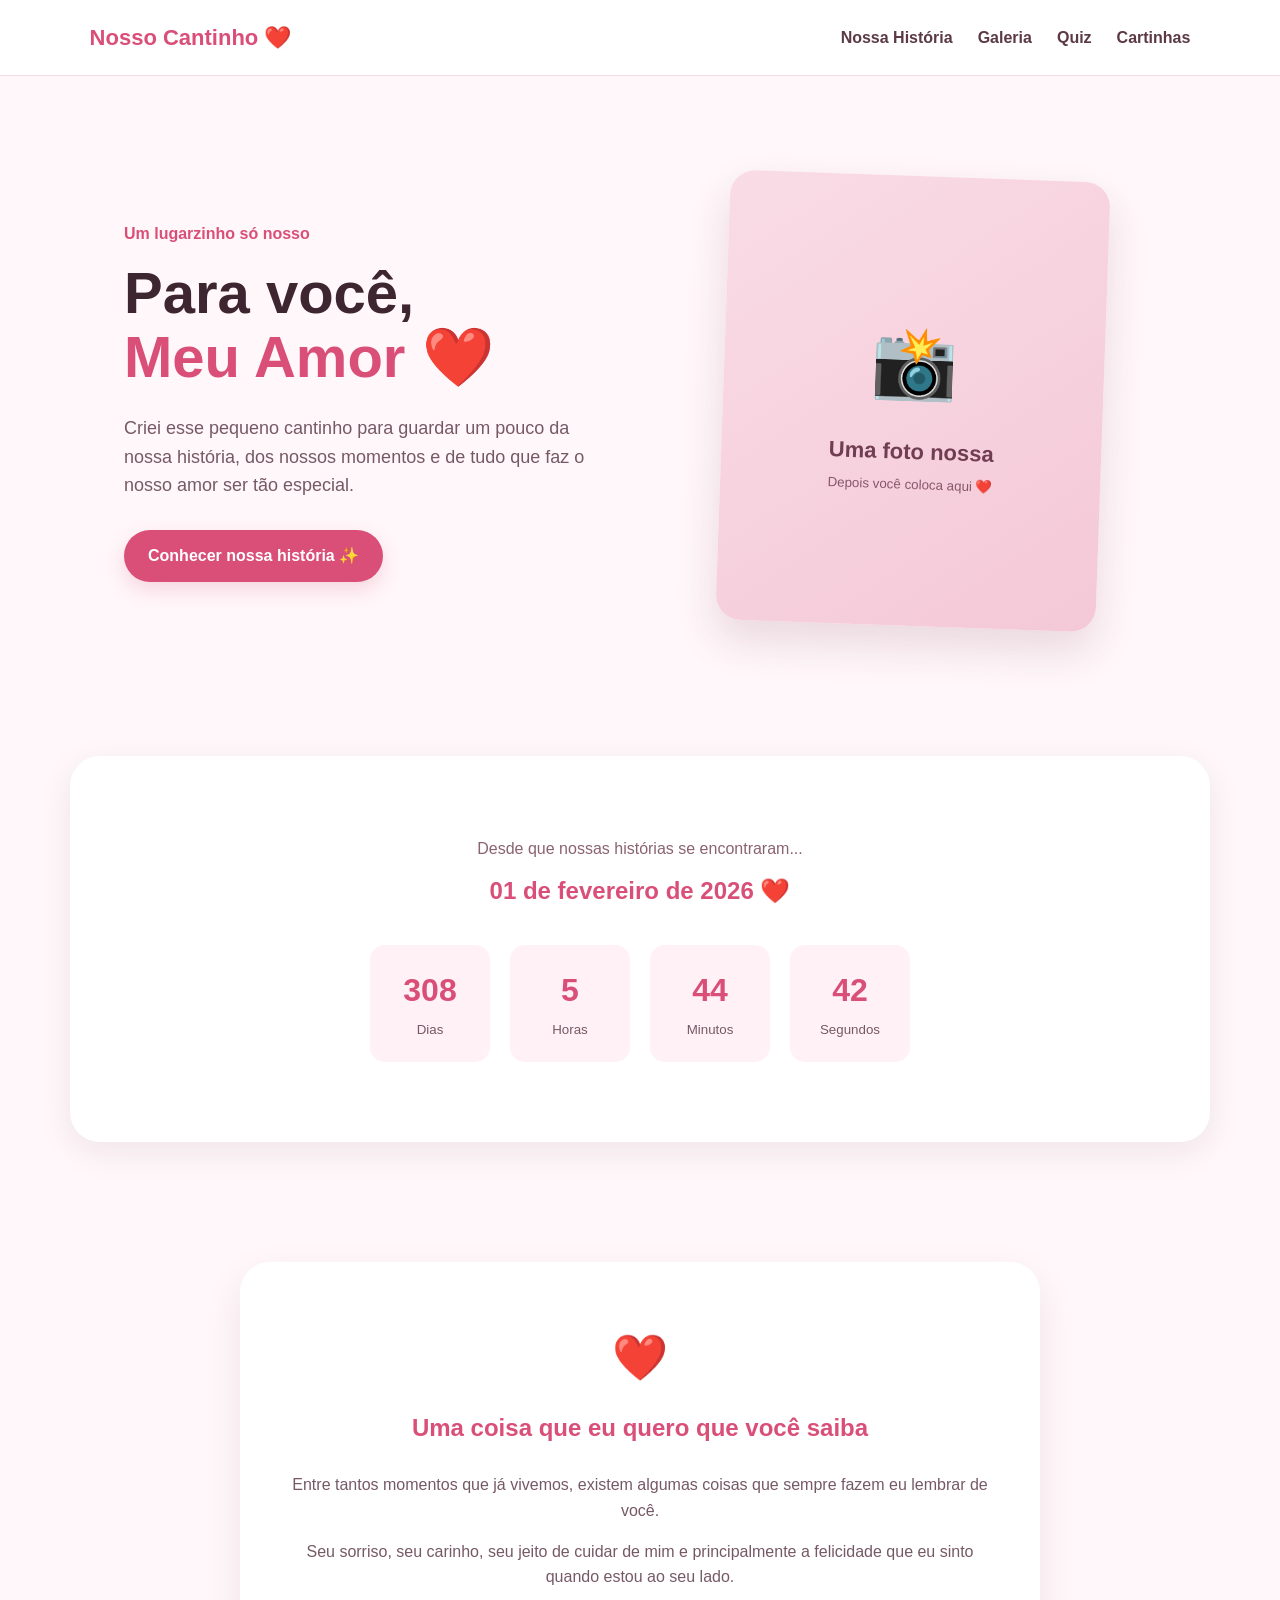
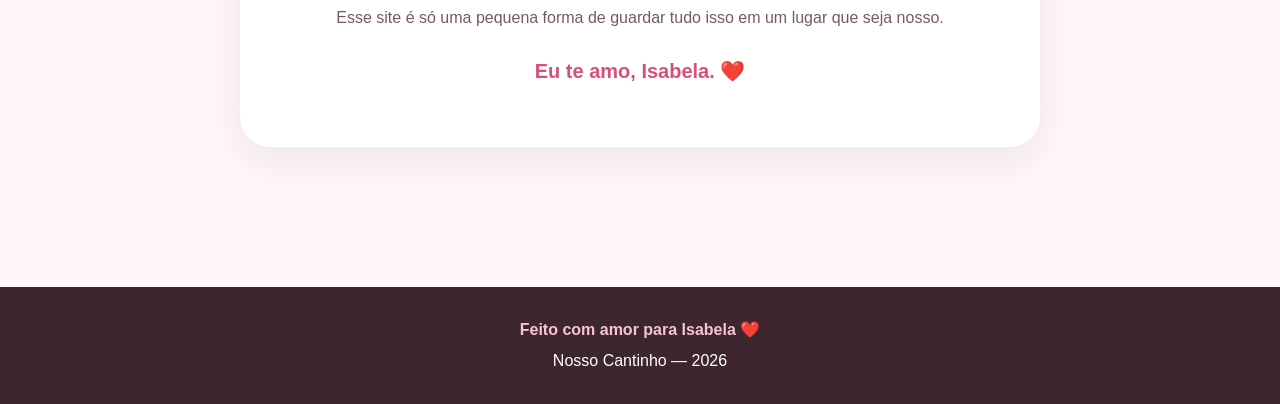
==== index.html @ e0440169 "feat: cria página inicial do nosso cantinho" ====
<!DOCTYPE html>
<html lang="pt-BR">
<head>
    <meta charset="UTF-8">
    <meta name="viewport" content="width=device-width, initial-scale=1.0">

    <title>Nosso Cantinho ❤️</title>

    <link rel="stylesheet" href="assets/css/style.css">
</head>

<body>

    <header>
        <nav>
            <a href="index.html" class="logo">Nosso Cantinho ❤️</a>

            <ul>
                <li><a href="pages/historia.html">Nossa História</a></li>
                <li><a href="pages/galeria.html">Galeria</a></li>
                <li><a href="pages/quiz.html">Quiz</a></li>
                <li><a href="pages/cartas.html">Cartinhas</a></li>
            </ul>
        </nav>
    </header>

    <main>

        <section class="hero">

            <div class="hero-content">

                <p class="subtitle">Um lugarzinho só nosso</p>

                <h1>
                    Para você,<br>
                    <span>Meu Amor ❤️</span>
                </h1>

                <p class="hero-text">
                    Criei esse pequeno cantinho para guardar um pouco
                    da nossa história, dos nossos momentos e de tudo
                    que faz o nosso amor ser tão especial.
                </p>

                <a href="pages/historia.html" class="button">
                    Conhecer nossa história ✨
                </a>

            </div>

            <div class="hero-image">
                <div class="photo-placeholder">
                    <span>📸</span>
                    <p>Uma foto nossa</p>
                    <small>Depois você coloca aqui ❤️</small>
                </div>
            </div>

        </section>


        <section class="counter-section">

            <p>Desde que nossas histórias se encontraram...</p>

            <h2>01 de fevereiro de 2026 ❤️</h2>

            <div class="counter">

                <div class="counter-box">
                    <span id="days">0</span>
                    <small>Dias</small>
                </div>

                <div class="counter-box">
                    <span id="hours">0</span>
                    <small>Horas</small>
                </div>

                <div class="counter-box">
                    <span id="minutes">0</span>
                    <small>Minutos</small>
                </div>

                <div class="counter-box">
                    <span id="seconds">0</span>
                    <small>Segundos</small>
                </div>

            </div>

        </section>


        <section class="message-section">

            <div class="message-card">

                <span class="heart">❤️</span>

                <h2>Uma coisa que eu quero que você saiba</h2>

                <p>
                    Entre tantos momentos que já vivemos, existem algumas
                    coisas que sempre fazem eu lembrar de você.
                </p>

                <p>
                    Seu sorriso, seu carinho, seu jeito de cuidar de mim
                    e principalmente a felicidade que eu sinto quando estou
                    ao seu lado.
                </p>

                <p>
                    Esse site é só uma pequena forma de guardar tudo isso
                    em um lugar que seja nosso.
                </p>

                <strong>Eu te amo, Isabela. ❤️</strong>

            </div>

        </section>

    </main>


    <footer>

        <p>
            Feito com amor para Isabela ❤️
        </p>

        <p>
            Nosso Cantinho — 2026
        </p>

    </footer>


    <script src="assets/js/script.js"></script>

</body>
</html>
---- assets/css/style.css ----
* {
    margin: 0;
    padding: 0;
    box-sizing: border-box;
}

html {
    scroll-behavior: smooth;
}

body {
    font-family: Arial, Helvetica, sans-serif;
    background: #fff7fa;
    color: #3d2630;
    line-height: 1.6;
}

/* =========================
   CABEÇALHO
========================= */

header {
    background: #ffffff;
    padding: 20px 7%;
    border-bottom: 1px solid #f3dce4;
    position: sticky;
    top: 0;
    z-index: 100;
}

nav {
    max-width: 1200px;
    margin: auto;
    display: flex;
    align-items: center;
    justify-content: space-between;
    gap: 20px;
}

.logo {
    color: #d94f78;
    font-size: 22px;
    font-weight: bold;
    text-decoration: none;
}

nav ul {
    list-style: none;
    display: flex;
    gap: 25px;
}

nav ul li a {
    color: #5b3a45;
    text-decoration: none;
    font-weight: 600;
    transition: 0.3s;
}

nav ul li a:hover {
    color: #d94f78;
}

/* =========================
   ÁREA PRINCIPAL
========================= */

main {
    max-width: 1200px;
    margin: auto;
}

/* =========================
   HERO
========================= */

.hero {
    min-height: 650px;
    padding: 80px 7%;
    display: grid;
    grid-template-columns: 1fr 1fr;
    align-items: center;
    gap: 60px;
}

.hero-content {
    animation: aparecer 1s ease;
}

.subtitle {
    color: #d94f78;
    font-weight: bold;
    font-size: 16px;
    margin-bottom: 15px;
}

.hero h1 {
    font-size: 58px;
    line-height: 1.1;
    margin-bottom: 25px;
}

.hero h1 span {
    color: #d94f78;
}

.hero-text {
    max-width: 550px;
    font-size: 18px;
    color: #765966;
    margin-bottom: 30px;
}

.button {
    display: inline-block;
    background: #d94f78;
    color: white;
    text-decoration: none;
    padding: 13px 24px;
    border-radius: 30px;
    font-weight: bold;
    transition: 0.3s;
    box-shadow: 0 8px 20px rgba(217, 79, 120, 0.2);
}

.button:hover {
    background: #bd3d65;
    transform: translateY(-3px);
}

/* =========================
   ESPAÇO DA FOTO
========================= */

.hero-image {
    display: flex;
    justify-content: center;
}

.photo-placeholder {
    width: 380px;
    height: 450px;
    border-radius: 25px;
    background: linear-gradient(145deg, #f9dce6, #f4c8d7);
    display: flex;
    flex-direction: column;
    align-items: center;
    justify-content: center;
    text-align: center;
    box-shadow: 0 20px 40px rgba(115, 45, 70, 0.15);
    transform: rotate(2deg);
}

.photo-placeholder span {
    font-size: 70px;
    margin-bottom: 15px;
}

.photo-placeholder p {
    font-size: 22px;
    font-weight: bold;
    color: #713d50;
}

.photo-placeholder small {
    color: #86576a;
    margin-top: 5px;
}

/* =========================
   CONTADOR
========================= */

.counter-section {
    text-align: center;
    padding: 80px 7%;
    background: #ffffff;
    border-radius: 30px;
    margin: 30px;
    box-shadow: 0 10px 35px rgba(70, 30, 45, 0.08);
}

.counter-section > p {
    color: #8a6370;
    margin-bottom: 10px;
}

.counter-section h2 {
    color: #d94f78;
    margin-bottom: 35px;
}

.counter {
    display: flex;
    justify-content: center;
    gap: 20px;
    flex-wrap: wrap;
}

.counter-box {
    width: 120px;
    padding: 20px 10px;
    border-radius: 15px;
    background: #fff1f5;
}

.counter-box span {
    display: block;
    font-size: 32px;
    font-weight: bold;
    color: #d94f78;
}

.counter-box small {
    color: #765966;
}

/* =========================
   MENSAGEM
========================= */

.message-section {
    padding: 90px 7%;
}

.message-card {
    max-width: 800px;
    margin: auto;
    text-align: center;
    padding: 60px 50px;
    background: #fff;
    border-radius: 30px;
    box-shadow: 0 15px 40px rgba(70, 30, 45, 0.08);
}

.heart {
    display: block;
    font-size: 45px;
    margin-bottom: 15px;
    animation: pulsar 1.5s infinite;
}

.message-card h2 {
    color: #d94f78;
    margin-bottom: 25px;
}

.message-card p {
    color: #765966;
    margin-bottom: 15px;
}

.message-card strong {
    display: block;
    margin-top: 25px;
    color: #d94f78;
    font-size: 20px;
}

/* =========================
   RODAPÉ
========================= */

footer {
    background: #3d2630;
    color: #ffffff;
    text-align: center;
    padding: 30px;
    margin-top: 50px;
}

footer p:first-child {
    color: #f6c4d4;
    font-weight: bold;
    margin-bottom: 5px;
}

/* =========================
   ANIMAÇÕES
========================= */

@keyframes aparecer {
    from {
        opacity: 0;
        transform: translateY(20px);
    }

    to {
        opacity: 1;
        transform: translateY(0);
    }
}

@keyframes pulsar {
    0% {
        transform: scale(1);
    }

    50% {
        transform: scale(1.15);
    }

    100% {
        transform: scale(1);
    }
}

/* =========================
   CELULAR
========================= */

@media (max-width: 800px) {

    nav {
        flex-direction: column;
    }

    nav ul {
        gap: 15px;
        flex-wrap: wrap;
        justify-content: center;
    }

    .hero {
        grid-template-columns: 1fr;
        text-align: center;
        padding: 60px 7%;
    }

    .hero-text {
        margin-left: auto;
        margin-right: auto;
    }

    .hero h1 {
        font-size: 42px;
    }

    .photo-placeholder {
        width: 300px;
        height: 360px;
    }

    .counter-section {
        margin: 15px;
    }

    .message-card {
        padding: 40px 25px;
    }
}
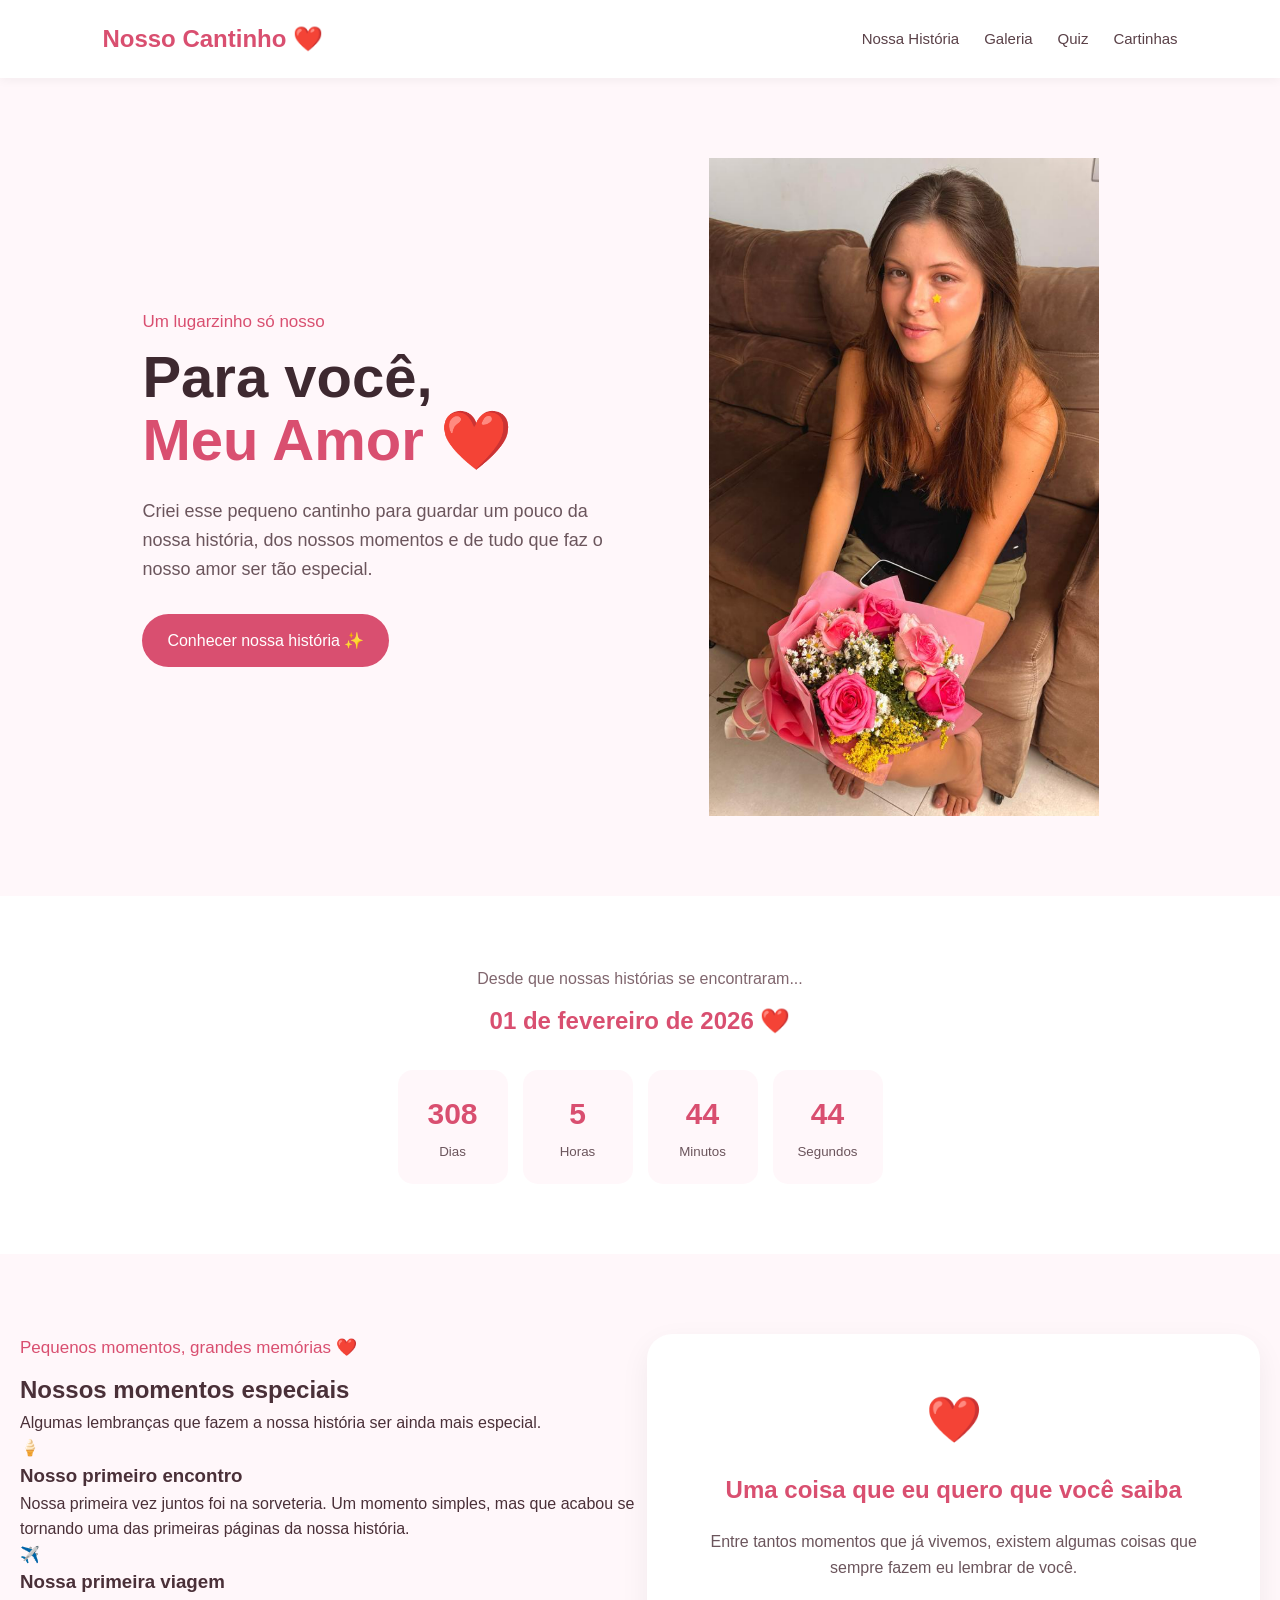
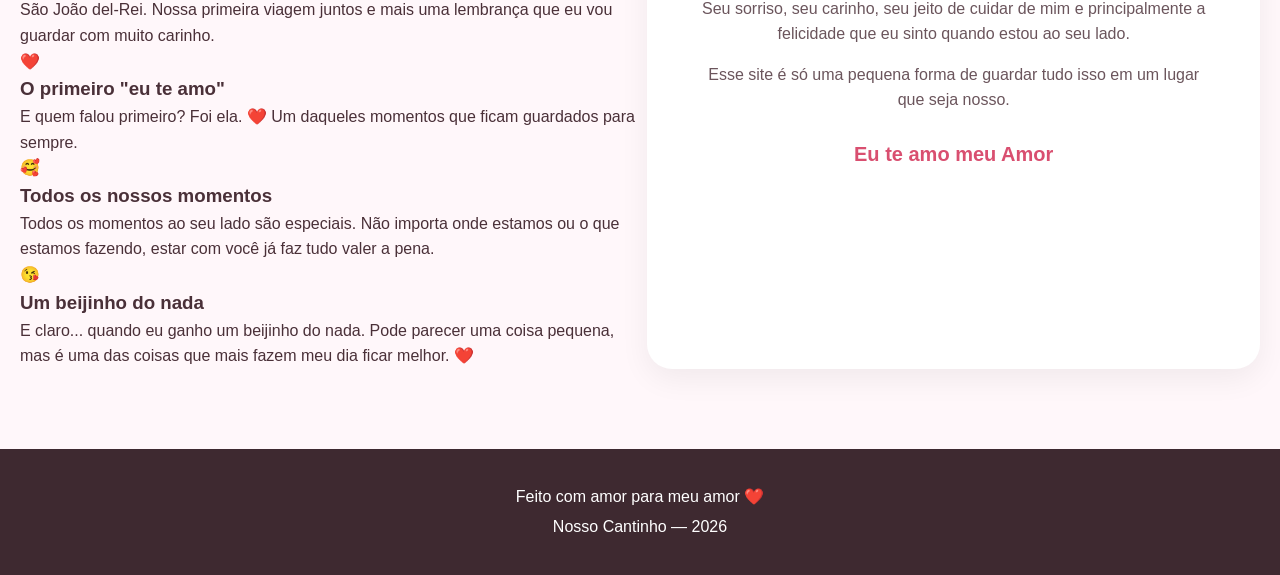
==== commit 29c1fae6: "feat: finaliza site Nosso Cantinho" ====
--- a/index.html
+++ b/index.html
@@ -50,11 +50,9 @@
             </div>
 
             <div class="hero-image">
-                <div class="photo-placeholder">
-                    <span>📸</span>
-                    <p>Uma foto nossa</p>
-                    <small>Depois você coloca aqui ❤️</small>
-                </div>
+                <img src="assets/img/amor.png" alt="Uma foto nossa" class="hero-photo">
+             </div>
+
             </div>
 
         </section>
@@ -94,7 +92,104 @@
 
 
         <section class="message-section">
-
+                    <section class="moments-section">
+
+            <div class="moments-title">
+
+                <p class="subtitle">Pequenos momentos, grandes memórias ❤️</p>
+
+                <h2>Nossos momentos especiais</h2>
+
+                <p>
+                    Algumas lembranças que fazem a nossa história ser
+                    ainda mais especial.
+                </p>
+
+            </div>
+
+
+            <div class="moments-container">
+
+
+                <div class="moment-card">
+
+                    <span class="moment-icon">🍦</span>
+
+                    <h3>Nosso primeiro encontro</h3>
+
+                    <p>
+                        Nossa primeira vez juntos foi na sorveteria.
+                        Um momento simples, mas que acabou se tornando
+                        uma das primeiras páginas da nossa história.
+                    </p>
+
+                </div>
+
+
+                <div class="moment-card">
+
+                    <span class="moment-icon">✈️</span>
+
+                    <h3>Nossa primeira viagem</h3>
+
+                    <p>
+                        São João del-Rei.
+                        Nossa primeira viagem juntos e mais uma lembrança
+                        que eu vou guardar com muito carinho.
+                    </p>
+
+                </div>
+
+
+                <div class="moment-card">
+
+                    <span class="moment-icon">❤️</span>
+
+                    <h3>O primeiro "eu te amo"</h3>
+
+                    <p>
+                        E quem falou primeiro?
+                        Foi ela. ❤️
+                        Um daqueles momentos que ficam guardados
+                        para sempre.
+                    </p>
+
+                </div>
+
+
+                <div class="moment-card">
+
+                    <span class="moment-icon">🥰</span>
+
+                    <h3>Todos os nossos momentos</h3>
+
+                    <p>
+                        Todos os momentos ao seu lado são especiais.
+                        Não importa onde estamos ou o que estamos fazendo,
+                        estar com você já faz tudo valer a pena.
+                    </p>
+
+                </div>
+
+
+                <div class="moment-card">
+
+                    <span class="moment-icon">😘</span>
+
+                    <h3>Um beijinho do nada</h3>
+
+                    <p>
+                        E claro... quando eu ganho um beijinho do nada.
+                        Pode parecer uma coisa pequena, mas é uma das
+                        coisas que mais fazem meu dia ficar melhor. ❤️
+                    </p>
+
+                </div>
+
+
+            </div>
+
+        </section>
             <div class="message-card">
 
                 <span class="heart">❤️</span>
@@ -117,7 +212,7 @@
                     em um lugar que seja nosso.
                 </p>
 
-                <strong>Eu te amo, Isabela. ❤️</strong>
+                <strong>Eu te amo meu Amor</strong>
 
             </div>
 
@@ -129,7 +224,7 @@
     <footer>
 
         <p>
-            Feito com amor para Isabela ❤️
+            Feito com amor para meu amor ❤️
         </p>
 
         <p>
--- a/assets/css/style.css
+++ b/assets/css/style.css
@@ -1,3 +1,7 @@
+/* ========================================
+   CONFIGURAÇÕES GERAIS
+======================================== */
+
 * {
     margin: 0;
     padding: 0;
@@ -10,127 +14,121 @@
 
 body {
     font-family: Arial, Helvetica, sans-serif;
-    background: #fff7fa;
-    color: #3d2630;
+    background-color: #fff7fa;
+    color: #4a3038;
     line-height: 1.6;
 }
 
-/* =========================
-   CABEÇALHO
-========================= */
+a {
+    text-decoration: none;
+    color: inherit;
+}
+
+
+/* ========================================
+   CABEÇALHO / MENU
+======================================== */
 
 header {
-    background: #ffffff;
-    padding: 20px 7%;
-    border-bottom: 1px solid #f3dce4;
+    background-color: #ffffff;
+    padding: 20px 8%;
+    box-shadow: 0 2px 10px rgba(0, 0, 0, 0.05);
     position: sticky;
     top: 0;
-    z-index: 100;
+    z-index: 1000;
 }
 
 nav {
+    display: flex;
+    justify-content: space-between;
+    align-items: center;
     max-width: 1200px;
     margin: auto;
+}
+
+.logo {
+    font-size: 24px;
+    font-weight: bold;
+    color: #d94f70;
+}
+
+nav ul {
     display: flex;
-    align-items: center;
-    justify-content: space-between;
-    gap: 20px;
-}
-
-.logo {
-    color: #d94f78;
-    font-size: 22px;
-    font-weight: bold;
-    text-decoration: none;
-}
-
-nav ul {
     list-style: none;
-    display: flex;
     gap: 25px;
 }
 
 nav ul li a {
-    color: #5b3a45;
-    text-decoration: none;
-    font-weight: 600;
+    font-size: 15px;
+    color: #5a4148;
     transition: 0.3s;
 }
 
 nav ul li a:hover {
-    color: #d94f78;
-}
-
-/* =========================
-   ÁREA PRINCIPAL
-========================= */
-
-main {
+    color: #d94f70;
+}
+
+
+/* ========================================
+   PÁGINA INICIAL - HERO
+======================================== */
+
+.hero {
     max-width: 1200px;
-    margin: auto;
-}
-
-/* =========================
-   HERO
-========================= */
-
-.hero {
-    min-height: 650px;
-    padding: 80px 7%;
+    margin: 80px auto;
+    padding: 0 8%;
+
     display: grid;
     grid-template-columns: 1fr 1fr;
+    gap: 60px;
     align-items: center;
-    gap: 60px;
 }
 
 .hero-content {
-    animation: aparecer 1s ease;
+    max-width: 550px;
 }
 
 .subtitle {
-    color: #d94f78;
-    font-weight: bold;
-    font-size: 16px;
-    margin-bottom: 15px;
+    color: #d94f70;
+    font-size: 17px;
+    margin-bottom: 10px;
 }
 
 .hero h1 {
     font-size: 58px;
     line-height: 1.1;
     margin-bottom: 25px;
+    color: #3e2930;
 }
 
 .hero h1 span {
-    color: #d94f78;
+    color: #d94f70;
 }
 
 .hero-text {
-    max-width: 550px;
     font-size: 18px;
-    color: #765966;
+    color: #6b555c;
     margin-bottom: 30px;
 }
 
 .button {
     display: inline-block;
-    background: #d94f78;
+    padding: 14px 25px;
+    background-color: #d94f70;
     color: white;
-    text-decoration: none;
-    padding: 13px 24px;
     border-radius: 30px;
-    font-weight: bold;
     transition: 0.3s;
-    box-shadow: 0 8px 20px rgba(217, 79, 120, 0.2);
 }
 
 .button:hover {
-    background: #bd3d65;
-    transform: translateY(-3px);
-}
-
-/* =========================
-   ESPAÇO DA FOTO
-========================= */
+    background-color: #b83e5d;
+    transform: translateY(-2px);
+}
+
+
+/* ========================================
+   FOTO PRINCIPAL
+======================================== */
 
 .hero-image {
     display: flex;
@@ -138,214 +136,800 @@
 }
 
 .photo-placeholder {
-    width: 380px;
+    width: 400px;
     height: 450px;
+
+    background-color: #f8dce5;
     border-radius: 25px;
-    background: linear-gradient(145deg, #f9dce6, #f4c8d7);
+
+    display: flex;
+    flex-direction: column;
+    justify-content: center;
+    align-items: center;
+
+    text-align: center;
+}
+
+.photo-placeholder span {
+    font-size: 60px;
+    margin-bottom: 15px;
+}
+
+.photo-placeholder p {
+    font-size: 20px;
+    font-weight: bold;
+}
+
+.photo-placeholder small {
+    margin-top: 8px;
+    color: #80666e;
+}
+
+
+/* ========================================
+   CONTADOR
+======================================== */
+
+.counter-section {
+    text-align: center;
+    padding: 70px 20px;
+    background-color: #ffffff;
+}
+
+.counter-section > p {
+    color: #80666e;
+    margin-bottom: 10px;
+}
+
+.counter-section h2 {
+    color: #d94f70;
+    margin-bottom: 30px;
+}
+
+.counter {
+    display: flex;
+    justify-content: center;
+    gap: 15px;
+    flex-wrap: wrap;
+}
+
+.counter-box {
+    width: 110px;
+    padding: 20px 10px;
+
+    background-color: #fff7fa;
+    border-radius: 15px;
+}
+
+.counter-box span {
+    display: block;
+    font-size: 30px;
+    font-weight: bold;
+    color: #d94f70;
+}
+
+.counter-box small {
+    color: #6b555c;
+}
+
+
+/* ========================================
+   MENSAGEM
+======================================== */
+
+.message-section {
+    padding: 80px 20px;
+    display: flex;
+    justify-content: center;
+}
+
+.message-card {
+    max-width: 750px;
+    background-color: #ffffff;
+
+    padding: 50px;
+    border-radius: 25px;
+
+    text-align: center;
+
+    box-shadow: 0 10px 30px rgba(0, 0, 0, 0.06);
+}
+
+.heart {
+    display: block;
+    font-size: 45px;
+    margin-bottom: 15px;
+
+    animation: pulse 1.5s infinite;
+}
+
+.message-card h2 {
+    margin-bottom: 20px;
+    color: #d94f70;
+}
+
+.message-card p {
+    margin-bottom: 15px;
+    color: #6b555c;
+}
+
+.message-card strong {
+    display: block;
+    margin-top: 25px;
+    color: #d94f70;
+    font-size: 20px;
+}
+
+
+/* ========================================
+   ANIMAÇÃO DO CORAÇÃO
+======================================== */
+
+@keyframes pulse {
+    0% {
+        transform: scale(1);
+    }
+
+    50% {
+        transform: scale(1.12);
+    }
+
+    100% {
+        transform: scale(1);
+    }
+}
+
+
+/* ========================================
+   RODAPÉ
+======================================== */
+
+footer {
+    text-align: center;
+    padding: 30px 20px;
+    background-color: #3e2930;
+    color: #ffffff;
+}
+
+footer p {
+    margin: 5px 0;
+}
+
+
+/* ========================================
+   PÁGINAS INTERNAS
+======================================== */
+
+.page-intro {
+    text-align: center;
+    max-width: 800px;
+    margin: 70px auto 50px;
+    padding: 0 20px;
+}
+
+.page-intro h1 {
+    font-size: 42px;
+    color: #d94f70;
+    margin-bottom: 15px;
+}
+
+.page-intro p {
+    color: #6b555c;
+    font-size: 17px;
+}
+
+
+/* ========================================
+   HISTÓRIA
+======================================== */
+
+.timeline {
+    max-width: 900px;
+    margin: 0 auto 80px;
+    padding: 0 20px;
+}
+
+.timeline-item {
+    display: grid;
+    grid-template-columns: 150px 1fr;
+    gap: 30px;
+    margin-bottom: 40px;
+}
+
+.timeline-date {
+    color: #d94f70;
+    font-weight: bold;
+    text-align: right;
+}
+
+.timeline-content {
+    background-color: #ffffff;
+    padding: 25px;
+    border-radius: 18px;
+
+    box-shadow: 0 5px 20px rgba(0, 0, 0, 0.05);
+}
+
+.timeline-content h2 {
+    color: #d94f70;
+    margin-bottom: 10px;
+}
+
+.timeline-content p {
+    color: #6b555c;
+}
+
+.timeline-icon {
+    font-size: 30px;
+    margin-bottom: 10px;
+}
+
+.highlight {
+    background-color: #fff0f4;
+    border-left: 5px solid #d94f70;
+}
+
+.history-final {
+    text-align: center;
+    padding: 60px 20px;
+}
+
+.history-final h2 {
+    color: #d94f70;
+    margin-bottom: 15px;
+}
+
+
+/* ========================================
+   GALERIA
+======================================== */
+
+.gallery {
+    max-width: 1000px;
+    margin: 0 auto 80px;
+
+    padding: 0 20px;
+
+    display: grid;
+    grid-template-columns: repeat(2, 1fr);
+    gap: 30px;
+}
+
+.gallery-card {
+    background-color: #ffffff;
+
+    border-radius: 20px;
+    overflow: hidden;
+
+    box-shadow: 0 5px 20px rgba(0, 0, 0, 0.06);
+
+    transition: 0.3s;
+}
+
+.gallery-card:hover {
+    transform: translateY(-5px);
+}
+
+
+/* ========================================
+   IMAGENS DA GALERIA
+======================================== */
+
+.gallery-image {
+    width: 100%;
+
+    /* TAMANHO DA FOTO */
+    height: 200px;
+
+    /* NÃO DEIXA A FOTO DISTORCER */
+    object-fit: cover;
+
+    display: block;
+}
+
+
+/* ========================================
+   TEXTO DA GALERIA
+======================================== */
+
+.gallery-info {
+    padding: 20px;
+}
+
+.gallery-info h2 {
+    color: #d94f70;
+    font-size: 21px;
+    margin-bottom: 8px;
+}
+
+.gallery-info p {
+    color: #6b555c;
+}
+
+
+/* ========================================
+   FINAL DA GALERIA
+======================================== */
+
+.gallery-final {
+    text-align: center;
+    padding: 20px 20px 80px;
+}
+
+.gallery-final h2 {
+    color: #d94f70;
+    margin-bottom: 15px;
+}
+
+.gallery-final p {
+    color: #6b555c;
+    margin-bottom: 25px;
+}
+
+
+/* ========================================
+   RESPONSIVIDADE
+======================================== */
+
+@media (max-width: 768px) {
+
+    /* MENU */
+
+    nav {
+        flex-direction: column;
+        gap: 15px;
+    }
+
+    nav ul {
+        gap: 12px;
+        flex-wrap: wrap;
+        justify-content: center;
+    }
+
+
+    /* HERO */
+
+    .hero {
+        grid-template-columns: 1fr;
+        text-align: center;
+        margin-top: 50px;
+    }
+
+    .hero-content {
+        margin: auto;
+    }
+
+    .hero h1 {
+        font-size: 42px;
+    }
+
+    .hero-image {
+        margin-top: 20px;
+    }
+
+    .photo-placeholder {
+        width: 300px;
+        height: 350px;
+    }
+
+
+    /* CONTADOR */
+
+    .counter-box {
+        width: 90px;
+    }
+
+
+    /* HISTÓRIA */
+
+    .timeline-item {
+        grid-template-columns: 1fr;
+        gap: 10px;
+    }
+
+    .timeline-date {
+        text-align: left;
+    }
+
+
+    /* GALERIA */
+
+    .gallery {
+        grid-template-columns: 1fr;
+    }
+
+    .gallery-image {
+        height: 200px;
+    }
+
+    /* ========================================
+   QUIZ
+======================================== */
+
+.quiz-container {
+    max-width: 900px;
+    margin: 0 auto 80px;
+    padding: 0 20px;
+}
+
+.quiz-card {
+    background-color: #ffffff;
+    padding: 30px;
+    margin-bottom: 25px;
+    border-radius: 20px;
+
+    box-shadow: 0 5px 20px rgba(0, 0, 0, 0.06);
+}
+
+.quiz-card h2 {
+    color: #3e2930;
+    margin-bottom: 20px;
+    font-size: 22px;
+}
+
+.quiz-options {
+    display: grid;
+    grid-template-columns: 1fr 1fr;
+    gap: 12px;
+}
+
+.quiz-options button {
+    padding: 15px;
+
+    border: 2px solid #f1d5dd;
+    border-radius: 12px;
+
+    background-color: #fff7fa;
+
+    color: #5a4148;
+
+    font-size: 15px;
+
+    cursor: pointer;
+
+    transition: 0.3s;
+}
+
+.quiz-options button:hover:not(:disabled) {
+    background-color: #f8dce5;
+    border-color: #d94f70;
+}
+
+.quiz-options button:disabled {
+    cursor: default;
+}
+
+
+/* RESPOSTA CORRETA */
+
+.quiz-options button.correta {
+    background-color: #dff5e5;
+    border-color: #55a66b;
+    color: #286438;
+
+    font-weight: bold;
+}
+
+
+/* RESPOSTA ERRADA */
+
+.quiz-options button.errada {
+    background-color: #ffe0e5;
+    border-color: #d94f70;
+    color: #a52f4c;
+
+    font-weight: bold;
+}
+
+
+/* FEEDBACK */
+
+.quiz-feedback {
+    margin-top: 20px;
+
+    padding: 15px;
+
+    border-radius: 12px;
+
+    text-align: center;
+
+    font-size: 15px;
+}
+
+.feedback-correta {
+    background-color: #effaf2;
+    color: #286438;
+}
+
+.feedback-errada {
+    background-color: #fff0f3;
+    color: #a52f4c;
+}
+
+
+/* RESULTADO FINAL */
+
+.quiz-result {
+    background-color: #ffffff;
+
+    padding: 40px;
+
+    border-radius: 20px;
+
+    text-align: center;
+
+    box-shadow: 0 5px 20px rgba(0, 0, 0, 0.06);
+}
+
+.quiz-result h2 {
+    color: #d94f70;
+
+    font-size: 28px;
+
+    margin-bottom: 15px;
+}
+
+.quiz-result p {
+    color: #6b555c;
+
+    font-size: 17px;
+
+    line-height: 1.7;
+}
+
+/* ========================================
+   RESPONSIVIDADE DO QUIZ
+======================================== */
+
+@media (max-width: 768px) {
+
+    .quiz-options {
+        grid-template-columns: 1fr;
+    }
+
+    .quiz-card {
+        padding: 20px;
+    }
+
+    .quiz-card h2 {
+        font-size: 19px;
+    }
+
+    .quiz-result {
+        padding: 25px;
+    }
+
+}
+/* ========================================
+   CARTINHAS
+======================================== */
+
+.letters-container {
+    max-width: 1000px;
+    margin: 0 auto 80px;
+    padding: 0 20px;
+
+    display: grid;
+    grid-template-columns: repeat(3, 1fr);
+    gap: 25px;
+}
+
+.letter-card {
+    background-color: #ffffff;
+    border-radius: 20px;
+    padding: 30px;
+
+    text-align: center;
+
+    box-shadow: 0 5px 20px rgba(0, 0, 0, 0.06);
+
+    transition: 0.3s;
+}
+
+.letter-card:hover {
+    transform: translateY(-5px);
+}
+
+.letter-cover {
     display: flex;
     flex-direction: column;
     align-items: center;
-    justify-content: center;
-    text-align: center;
-    box-shadow: 0 20px 40px rgba(115, 45, 70, 0.15);
-    transform: rotate(2deg);
-}
-
-.photo-placeholder span {
-    font-size: 70px;
-    margin-bottom: 15px;
-}
-
-.photo-placeholder p {
-    font-size: 22px;
+}
+
+.letter-icon {
+    font-size: 50px;
+    margin-bottom: 15px;
+}
+
+.letter-cover h2 {
+    color: #d94f70;
+    font-size: 21px;
+    margin-bottom: 20px;
+}
+
+.letter-cover button {
+    padding: 12px 22px;
+
+    border: none;
+    border-radius: 25px;
+
+    background-color: #d94f70;
+    color: #ffffff;
+
+    font-size: 15px;
+
+    cursor: pointer;
+
+    transition: 0.3s;
+}
+
+.letter-cover button:hover {
+    background-color: #b83e5d;
+    transform: translateY(-2px);
+}
+
+.letter-content {
+    display: none;
+
+    margin-top: 25px;
+    padding-top: 25px;
+
+    border-top: 1px solid #f1d5dd;
+
+    text-align: left;
+}
+
+.letter-content p {
+    color: #6b555c;
+    margin-bottom: 15px;
+    line-height: 1.7;
+}
+
+.letter-content p:last-child {
+    color: #d94f70;
     font-weight: bold;
-    color: #713d50;
-}
-
-.photo-placeholder small {
-    color: #86576a;
-    margin-top: 5px;
-}
-
-/* =========================
-   CONTADOR
-========================= */
-
-.counter-section {
-    text-align: center;
-    padding: 80px 7%;
-    background: #ffffff;
-    border-radius: 30px;
-    margin: 30px;
-    box-shadow: 0 10px 35px rgba(70, 30, 45, 0.08);
-}
-
-.counter-section > p {
-    color: #8a6370;
-    margin-bottom: 10px;
-}
-
-.counter-section h2 {
-    color: #d94f78;
-    margin-bottom: 35px;
-}
-
-.counter {
-    display: flex;
-    justify-content: center;
-    gap: 20px;
-    flex-wrap: wrap;
-}
-
-.counter-box {
-    width: 120px;
-    padding: 20px 10px;
-    border-radius: 15px;
-    background: #fff1f5;
-}
-
-.counter-box span {
+    text-align: center;
+}
+
+.letter-card.aberta .letter-content {
     display: block;
-    font-size: 32px;
-    font-weight: bold;
-    color: #d94f78;
-}
-
-.counter-box small {
-    color: #765966;
-}
-
-/* =========================
-   MENSAGEM
-========================= */
-
-.message-section {
-    padding: 90px 7%;
-}
-
-.message-card {
+}
+
+.letters-final {
+    text-align: center;
+    padding: 20px 20px 80px;
+}
+
+.letters-final h2 {
+    color: #d94f70;
+    margin-bottom: 15px;
+}
+
+.letters-final p {
+    color: #6b555c;
+}
+
+
+/* RESPONSIVIDADE DAS CARTINHAS */
+
+@media (max-width: 900px) {
+
+    .letters-container {
+        grid-template-columns: 1fr;
+        max-width: 600px;
+    }
+
+}
+.letter-content[hidden] {
+    display: none !important;
+}
+
+.letter-content:not([hidden]) {
+    display: block;
+}
+
+/* ========================================
+   MOMENTOS ESPECIAIS
+======================================== */
+
+.moments-section {
+    padding: 80px 20px;
+    background-color: #fff7fa;
+}
+
+.moments-title {
     max-width: 800px;
+    margin: 0 auto 45px;
+    text-align: center;
+}
+
+.moments-title h2 {
+    font-size: 36px;
+    color: #d94f70;
+    margin-bottom: 12px;
+}
+
+.moments-title p:last-child {
+    color: #6b555c;
+    font-size: 17px;
+}
+
+
+.moments-container {
+    max-width: 1100px;
     margin: auto;
-    text-align: center;
-    padding: 60px 50px;
-    background: #fff;
-    border-radius: 30px;
-    box-shadow: 0 15px 40px rgba(70, 30, 45, 0.08);
-}
-
-.heart {
+
+    display: grid;
+    grid-template-columns: repeat(3, 1fr);
+    gap: 25px;
+}
+
+
+.moment-card {
+    background-color: #ffffff;
+
+    padding: 30px;
+
+    border-radius: 20px;
+
+    text-align: center;
+
+    box-shadow: 0 5px 20px rgba(0, 0, 0, 0.06);
+
+    transition: 0.3s;
+}
+
+
+.moment-card:hover {
+    transform: translateY(-6px);
+}
+
+
+.moment-icon {
     display: block;
+
     font-size: 45px;
-    margin-bottom: 15px;
-    animation: pulsar 1.5s infinite;
-}
-
-.message-card h2 {
-    color: #d94f78;
-    margin-bottom: 25px;
-}
-
-.message-card p {
-    color: #765966;
-    margin-bottom: 15px;
-}
-
-.message-card strong {
-    display: block;
-    margin-top: 25px;
-    color: #d94f78;
+
+    margin-bottom: 15px;
+}
+
+
+.moment-card h3 {
+    color: #d94f70;
+
     font-size: 20px;
-}
-
-/* =========================
-   RODAPÉ
-========================= */
-
-footer {
-    background: #3d2630;
-    color: #ffffff;
-    text-align: center;
-    padding: 30px;
-    margin-top: 50px;
-}
-
-footer p:first-child {
-    color: #f6c4d4;
-    font-weight: bold;
-    margin-bottom: 5px;
-}
-
-/* =========================
-   ANIMAÇÕES
-========================= */
-
-@keyframes aparecer {
-    from {
-        opacity: 0;
-        transform: translateY(20px);
-    }
-
-    to {
-        opacity: 1;
-        transform: translateY(0);
-    }
-}
-
-@keyframes pulsar {
-    0% {
-        transform: scale(1);
-    }
-
-    50% {
-        transform: scale(1.15);
-    }
-
-    100% {
-        transform: scale(1);
-    }
-}
-
-/* =========================
-   CELULAR
-========================= */
-
-@media (max-width: 800px) {
-
-    nav {
-        flex-direction: column;
-    }
-
-    nav ul {
-        gap: 15px;
-        flex-wrap: wrap;
-        justify-content: center;
-    }
-
-    .hero {
+
+    margin-bottom: 12px;
+}
+
+
+.moment-card p {
+    color: #6b555c;
+
+    line-height: 1.7;
+}
+
+
+/* RESPONSIVIDADE */
+
+@media (max-width: 900px) {
+
+    .moments-container {
+        grid-template-columns: repeat(2, 1fr);
+    }
+
+}
+
+
+@media (max-width: 600px) {
+
+    .moments-container {
         grid-template-columns: 1fr;
-        text-align: center;
-        padding: 60px 7%;
-    }
-
-    .hero-text {
-        margin-left: auto;
-        margin-right: auto;
-    }
-
-    .hero h1 {
-        font-size: 42px;
-    }
-
-    .photo-placeholder {
-        width: 300px;
-        height: 360px;
-    }
-
-    .counter-section {
-        margin: 15px;
-    }
-
-    .message-card {
-        padding: 40px 25px;
-    }
+    }
+
+    .moments-title h2 {
+        font-size: 30px;
+    }
+
+}
 }
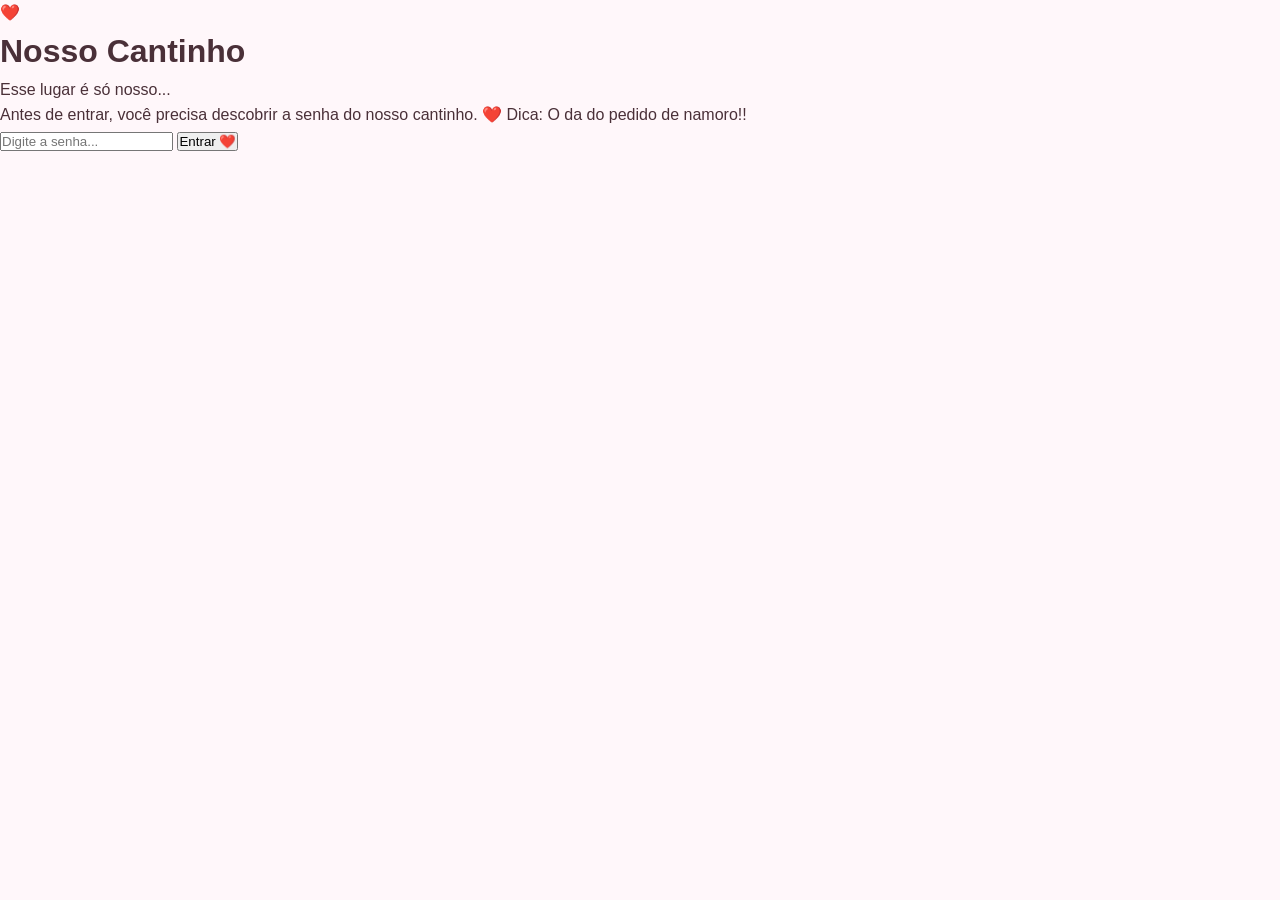
==== commit ca4287ac: "feat: Corrigindo erros" ====
--- a/index.html
+++ b/index.html
@@ -1,240 +1,116 @@
 <!DOCTYPE html>
 <html lang="pt-BR">
+
 <head>
+
     <meta charset="UTF-8">
-    <meta name="viewport" content="width=device-width, initial-scale=1.0">
+
+    <meta
+        name="viewport"
+        content="width=device-width, initial-scale=1.0"
+    >
 
     <title>Nosso Cantinho ❤️</title>
 
-    <link rel="stylesheet" href="assets/css/style.css">
+    <link
+        rel="stylesheet"
+        href="assets/css/style.css"
+    >
+
 </head>
 
-<body>
 
-    <header>
-        <nav>
-            <a href="index.html" class="logo">Nosso Cantinho ❤️</a>
-
-            <ul>
-                <li><a href="pages/historia.html">Nossa História</a></li>
-                <li><a href="pages/galeria.html">Galeria</a></li>
-                <li><a href="pages/quiz.html">Quiz</a></li>
-                <li><a href="pages/cartas.html">Cartinhas</a></li>
-            </ul>
-        </nav>
-    </header>
-
-    <main>
-
-        <section class="hero">
-
-            <div class="hero-content">
-
-                <p class="subtitle">Um lugarzinho só nosso</p>
-
-                <h1>
-                    Para você,<br>
-                    <span>Meu Amor ❤️</span>
-                </h1>
-
-                <p class="hero-text">
-                    Criei esse pequeno cantinho para guardar um pouco
-                    da nossa história, dos nossos momentos e de tudo
-                    que faz o nosso amor ser tão especial.
-                </p>
-
-                <a href="pages/historia.html" class="button">
-                    Conhecer nossa história ✨
-                </a>
-
-            </div>
-
-            <div class="hero-image">
-                <img src="assets/img/amor.png" alt="Uma foto nossa" class="hero-photo">
-             </div>
-
-            </div>
-
-        </section>
+<body class="login-page">
 
 
-        <section class="counter-section">
+    <main class="login-container">
 
-            <p>Desde que nossas histórias se encontraram...</p>
+        <div class="login-card">
 
-            <h2>01 de fevereiro de 2026 ❤️</h2>
-
-            <div class="counter">
-
-                <div class="counter-box">
-                    <span id="days">0</span>
-                    <small>Dias</small>
-                </div>
-
-                <div class="counter-box">
-                    <span id="hours">0</span>
-                    <small>Horas</small>
-                </div>
-
-                <div class="counter-box">
-                    <span id="minutes">0</span>
-                    <small>Minutos</small>
-                </div>
-
-                <div class="counter-box">
-                    <span id="seconds">0</span>
-                    <small>Segundos</small>
-                </div>
-
-            </div>
-
-        </section>
-
-
-        <section class="message-section">
-                    <section class="moments-section">
-
-            <div class="moments-title">
-
-                <p class="subtitle">Pequenos momentos, grandes memórias ❤️</p>
-
-                <h2>Nossos momentos especiais</h2>
-
-                <p>
-                    Algumas lembranças que fazem a nossa história ser
-                    ainda mais especial.
-                </p>
-
+            <div class="login-heart">
+                ❤️
             </div>
 
 
-            <div class="moments-container">
+            <h1>
+                Nosso Cantinho
+            </h1>
 
 
-                <div class="moment-card">
-
-                    <span class="moment-icon">🍦</span>
-
-                    <h3>Nosso primeiro encontro</h3>
-
-                    <p>
-                        Nossa primeira vez juntos foi na sorveteria.
-                        Um momento simples, mas que acabou se tornando
-                        uma das primeiras páginas da nossa história.
-                    </p>
-
-                </div>
+            <p class="login-subtitle">
+                Esse lugar é só nosso...
+            </p>
 
 
-                <div class="moment-card">
-
-                    <span class="moment-icon">✈️</span>
-
-                    <h3>Nossa primeira viagem</h3>
-
-                    <p>
-                        São João del-Rei.
-                        Nossa primeira viagem juntos e mais uma lembrança
-                        que eu vou guardar com muito carinho.
-                    </p>
-
-                </div>
+            <p class="login-text">
+                Antes de entrar, você precisa descobrir
+                a senha do nosso cantinho. ❤️
+                Dica: O da do pedido de namoro!! 
+            </p>
 
 
-                <div class="moment-card">
-
-                    <span class="moment-icon">❤️</span>
-
-                    <h3>O primeiro "eu te amo"</h3>
-
-                    <p>
-                        E quem falou primeiro?
-                        Foi ela. ❤️
-                        Um daqueles momentos que ficam guardados
-                        para sempre.
-                    </p>
-
-                </div>
+            <input
+                type="password"
+                id="senha"
+                placeholder="Digite a senha..."
+                maxlength="20"
+            >
 
 
-                <div class="moment-card">
-
-                    <span class="moment-icon">🥰</span>
-
-                    <h3>Todos os nossos momentos</h3>
-
-                    <p>
-                        Todos os momentos ao seu lado são especiais.
-                        Não importa onde estamos ou o que estamos fazendo,
-                        estar com você já faz tudo valer a pena.
-                    </p>
-
-                </div>
+            <button onclick="entrar()">
+                Entrar ❤️
+            </button>
 
 
-                <div class="moment-card">
+            <p id="mensagem-login"></p>
 
-                    <span class="moment-icon">😘</span>
-
-                    <h3>Um beijinho do nada</h3>
-
-                    <p>
-                        E claro... quando eu ganho um beijinho do nada.
-                        Pode parecer uma coisa pequena, mas é uma das
-                        coisas que mais fazem meu dia ficar melhor. ❤️
-                    </p>
-
-                </div>
-
-
-            </div>
-
-        </section>
-            <div class="message-card">
-
-                <span class="heart">❤️</span>
-
-                <h2>Uma coisa que eu quero que você saiba</h2>
-
-                <p>
-                    Entre tantos momentos que já vivemos, existem algumas
-                    coisas que sempre fazem eu lembrar de você.
-                </p>
-
-                <p>
-                    Seu sorriso, seu carinho, seu jeito de cuidar de mim
-                    e principalmente a felicidade que eu sinto quando estou
-                    ao seu lado.
-                </p>
-
-                <p>
-                    Esse site é só uma pequena forma de guardar tudo isso
-                    em um lugar que seja nosso.
-                </p>
-
-                <strong>Eu te amo meu Amor</strong>
-
-            </div>
-
-        </section>
+        </div>
 
     </main>
 
 
-    <footer>
+    <script>
 
-        <p>
-            Feito com amor para meu amor ❤️
-        </p>
+        function entrar() {
 
-        <p>
-            Nosso Cantinho — 2026
-        </p>
+            const senha =
+                document.getElementById("senha").value;
 
-    </footer>
+            const mensagem =
+                document.getElementById("mensagem-login");
 
 
-    <script src="assets/js/script.js"></script>
+            if (senha === "01022026") {
+
+                mensagem.textContent =
+                    "Acertou! Bem-vinda ao nosso cantinho, meu amor. ❤️";
+
+                mensagem.className =
+                    "login-sucesso";
+
+
+                setTimeout(function() {
+
+                    window.location.href = "home.html";
+
+                }, 1500);
+
+
+            } else {
+
+                mensagem.textContent =
+                    "Ta ERRADO. ";
+
+                mensagem.className =
+                    "login-erro";
+
+            }
+
+        }
+
+    </script>
+
 
 </body>
+
 </html>
--- a/assets/css/style.css
+++ b/assets/css/style.css
@@ -932,4 +932,133 @@
     }
 
 }
+/* ========================================
+   TELA DE LOGIN
+======================================== */
+
+.login-page {
+    min-height: 100vh;
+
+    display: flex;
+    justify-content: center;
+    align-items: center;
+
+    background: linear-gradient(
+        135deg,
+        #190009,
+        #f8dce5
+    );
+}
+
+.login-container {
+    width: 100%;
+    max-width: 500px;
+
+    padding: 20px;
+}
+
+.login-card {
+    background-color: #ffffff;
+
+    padding: 50px 40px;
+
+    border-radius: 25px;
+
+    text-align: center;
+
+    box-shadow: 0 15px 40px rgba(0, 0, 0, 0.10);
+}
+
+.login-heart {
+    font-size: 65px;
+
+    margin-bottom: 15px;
+
+    animation: pulse 1.5s infinite;
+}
+
+.login-card h1 {
+    color: #d94f70;
+
+    font-size: 38px;
+
+    margin-bottom: 8px;
+}
+
+.login-subtitle {
+    color: #80666e;
+
+    font-size: 18px;
+
+    margin-bottom: 25px;
+}
+
+.login-text {
+    color: #6b555c;
+
+    margin-bottom: 25px;
+}
+
+.login-card input {
+    width: 100%;
+
+    padding: 14px 18px;
+
+    border: 2px solid #0c0407;
+
+    border-radius: 12px;
+
+    outline: none;
+
+    font-size: 16px;
+
+    text-align: center;
+
+    margin-bottom: 15px;
+}
+
+.login-card input:focus {
+    border-color: #d94f70;
+}
+
+.login-card button {
+    width: 100%;
+
+    padding: 14px;
+
+    border: none;
+
+    border-radius: 30px;
+
+    background-color: #d94f70;
+
+    color: #ffffff;
+
+    font-size: 16px;
+
+    cursor: pointer;
+
+    transition: 0.3s;
+}
+
+.login-card button:hover {
+    background-color: #b83e5d;
+
+    transform: translateY(-2px);
+}
+
+#mensagem-login {
+    margin-top: 20px;
+
+    font-size: 15px;
+}
+
+.login-erro {
+    color: #b83e5d;
+}
+
+.login-sucesso {
+    color: #55a66b;
+    font-weight: bold;
+}
 }
